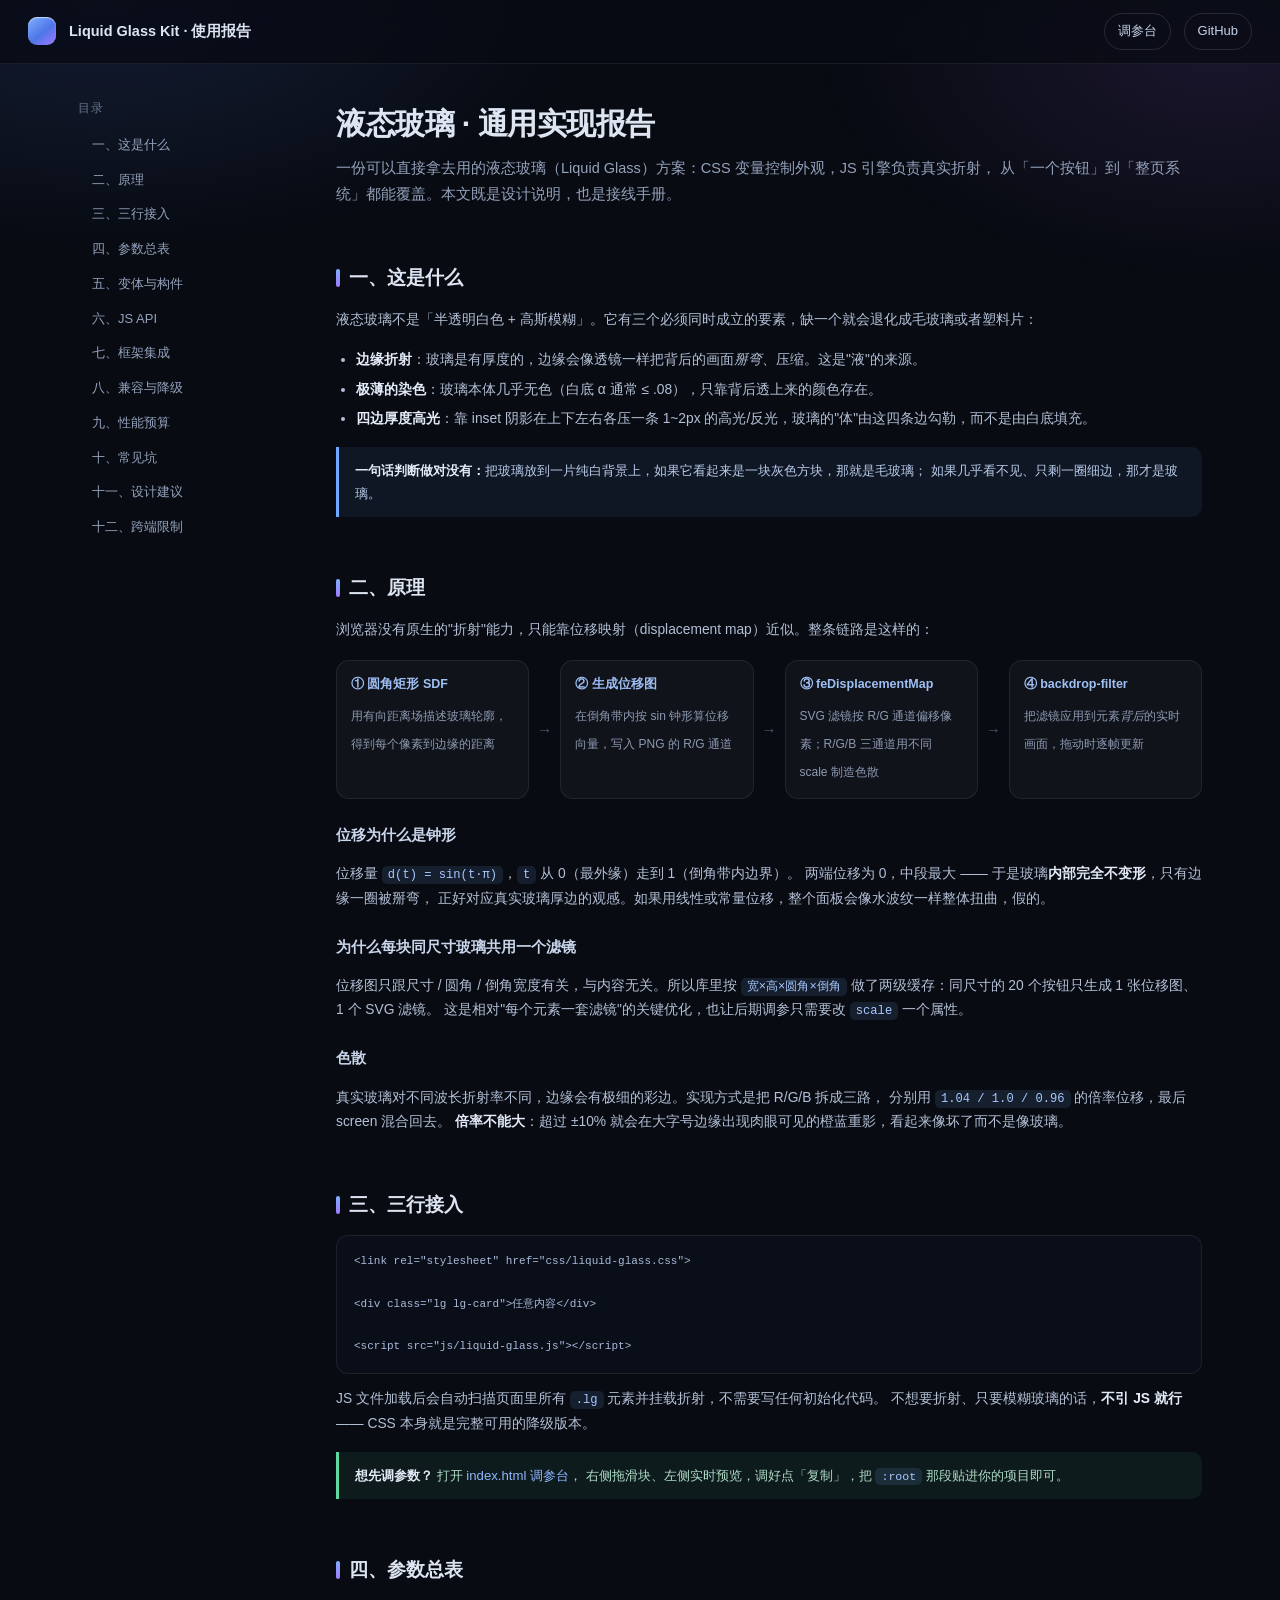
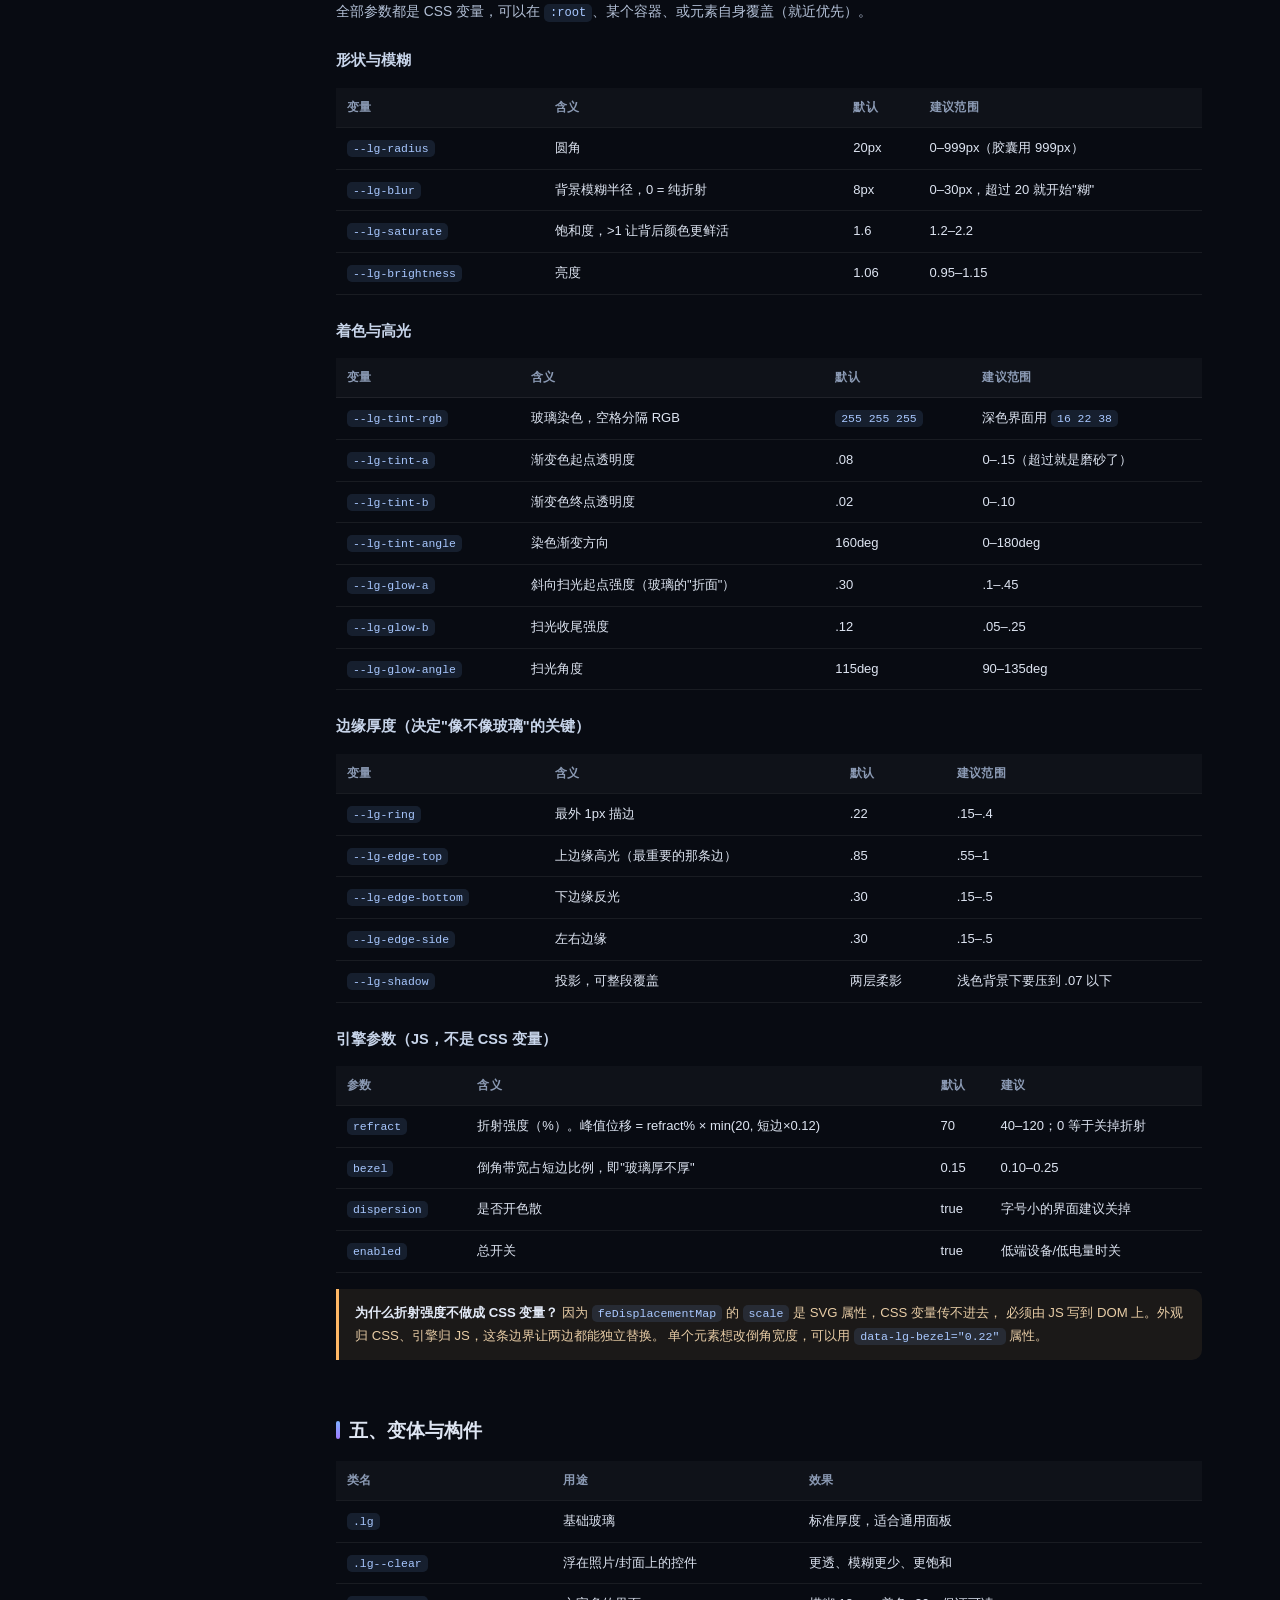
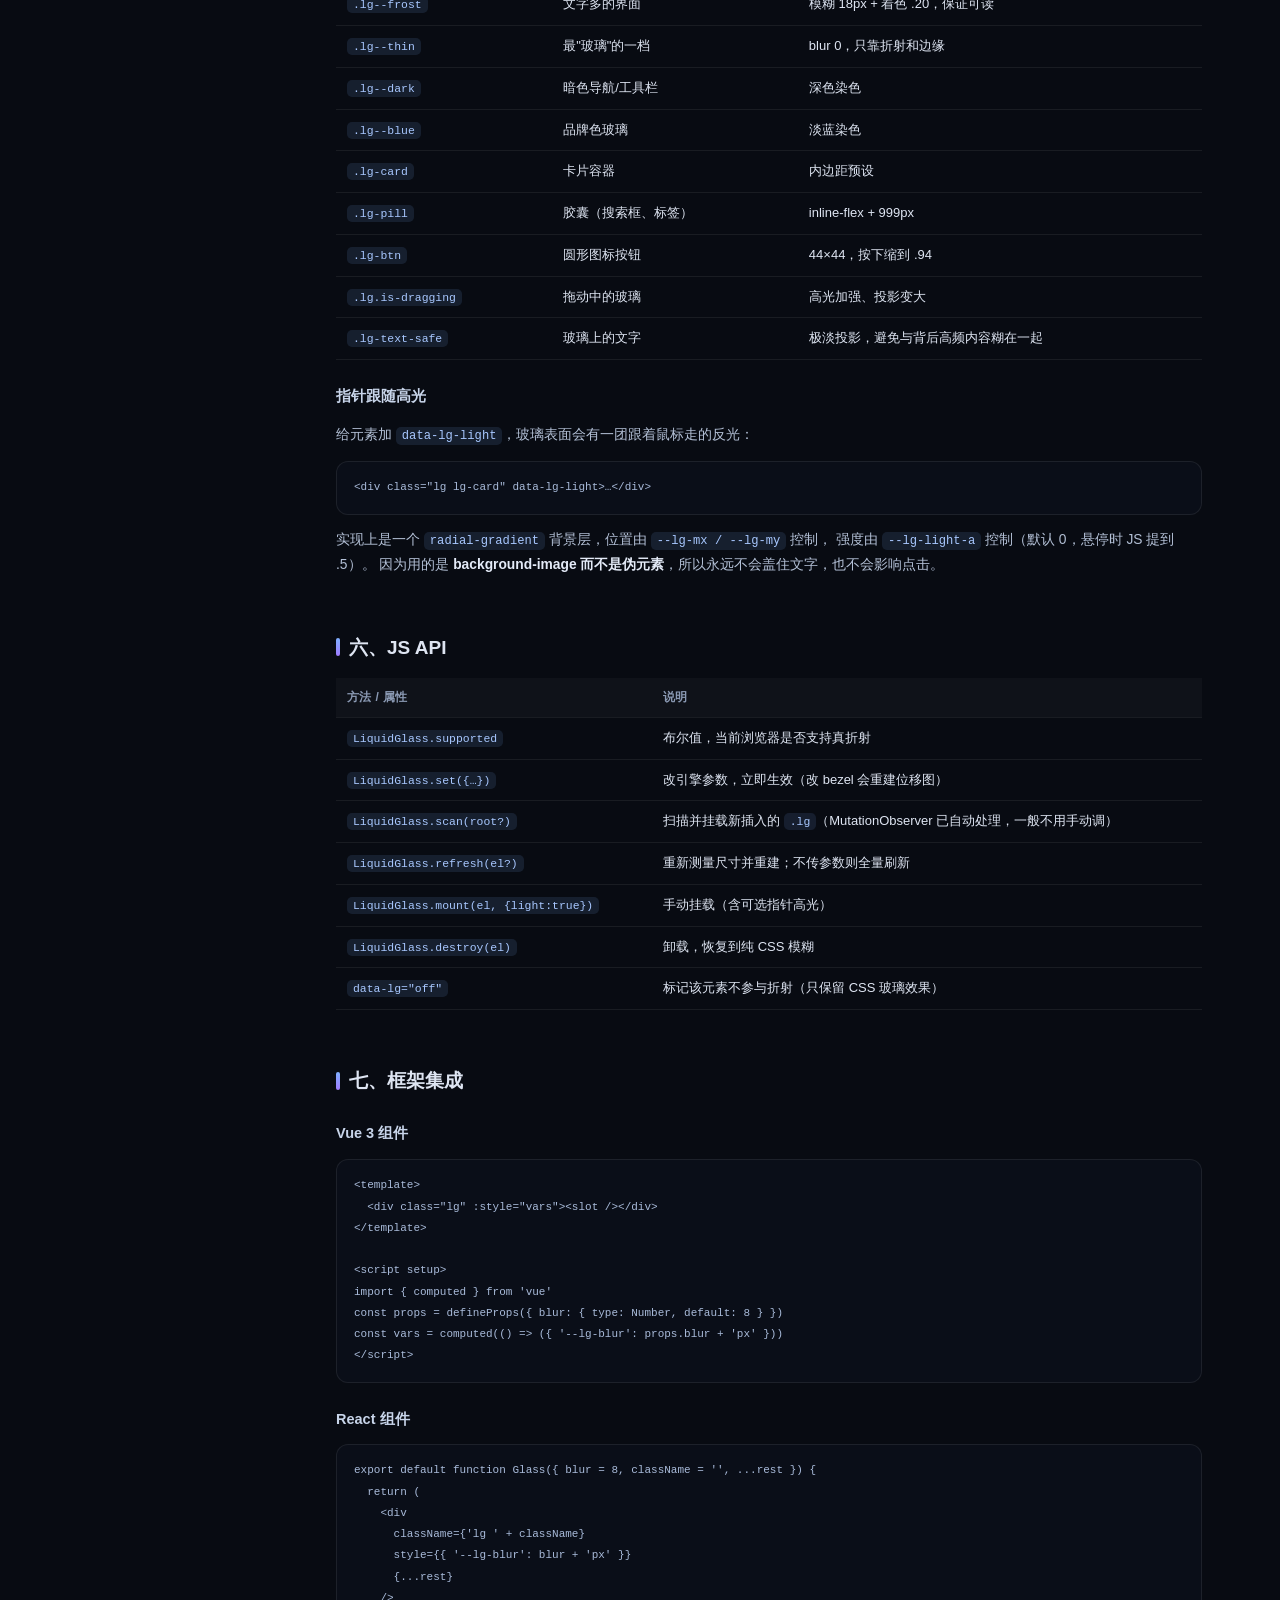
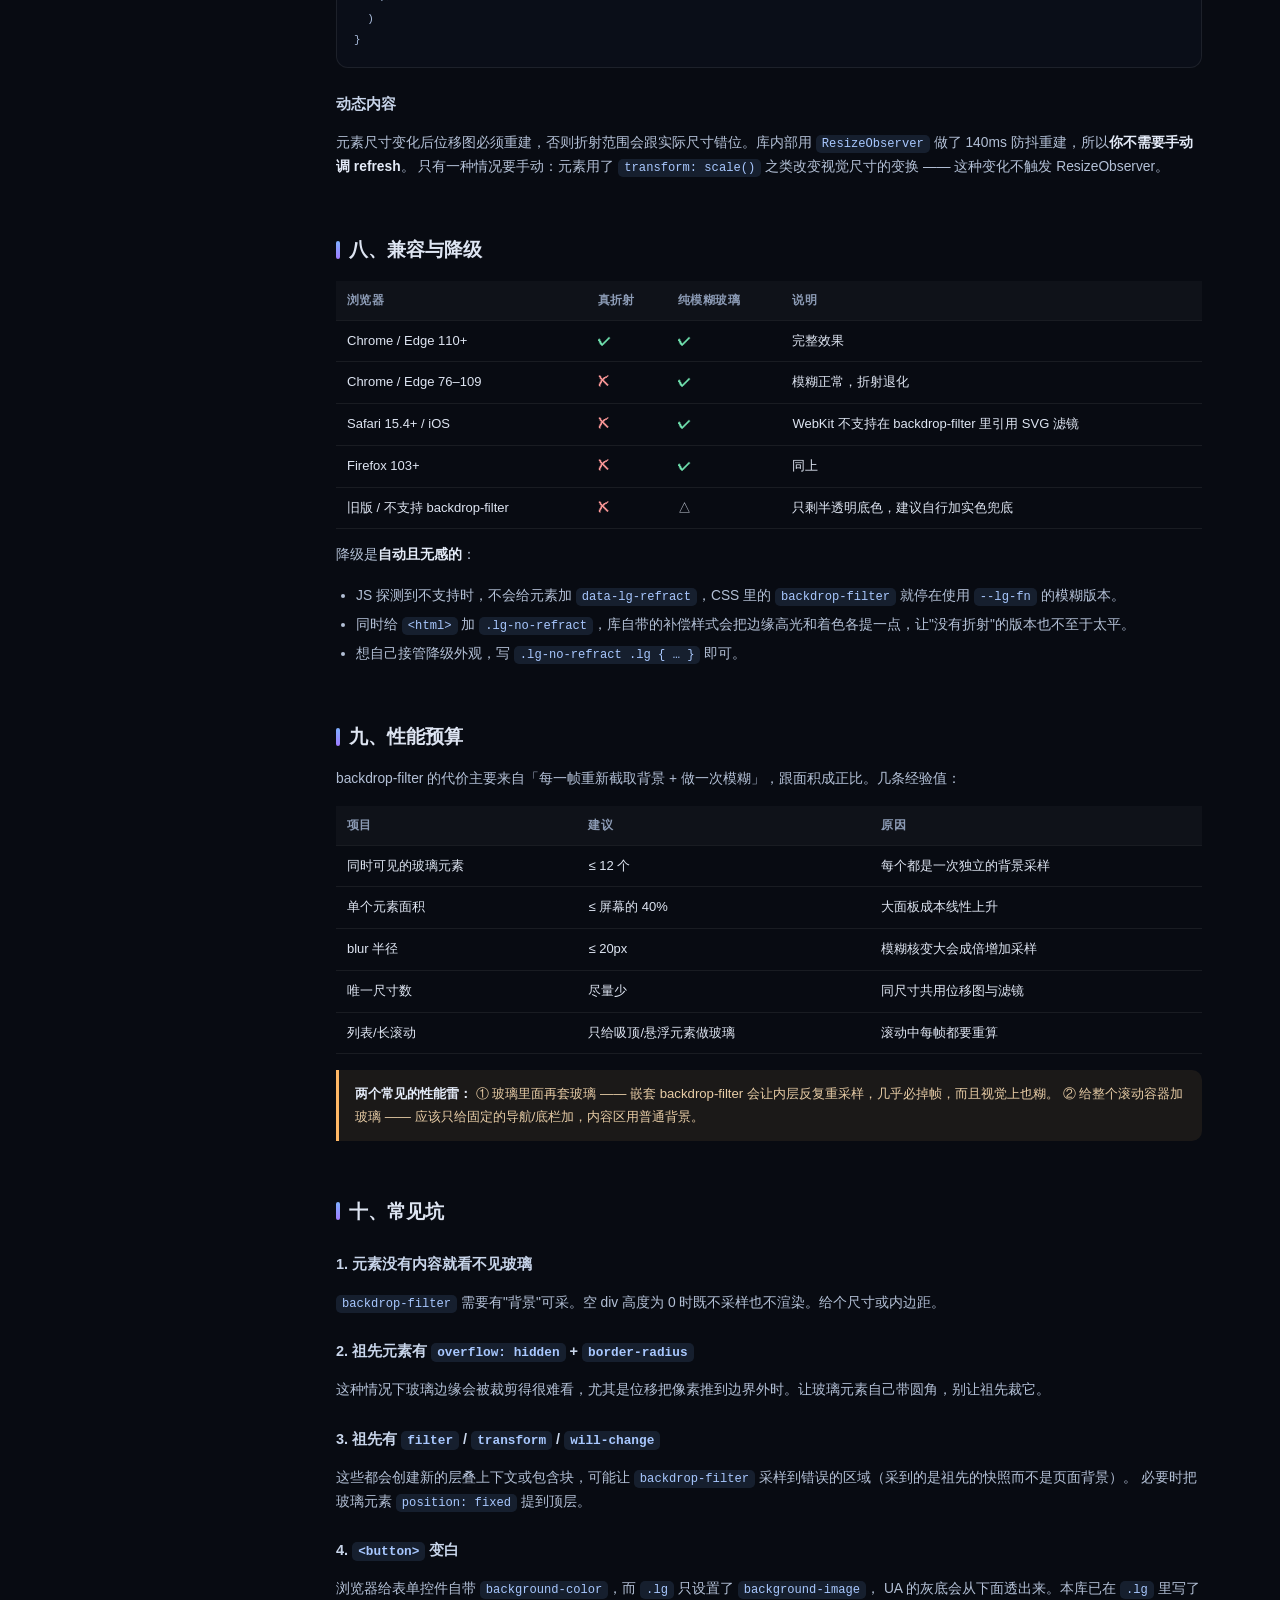
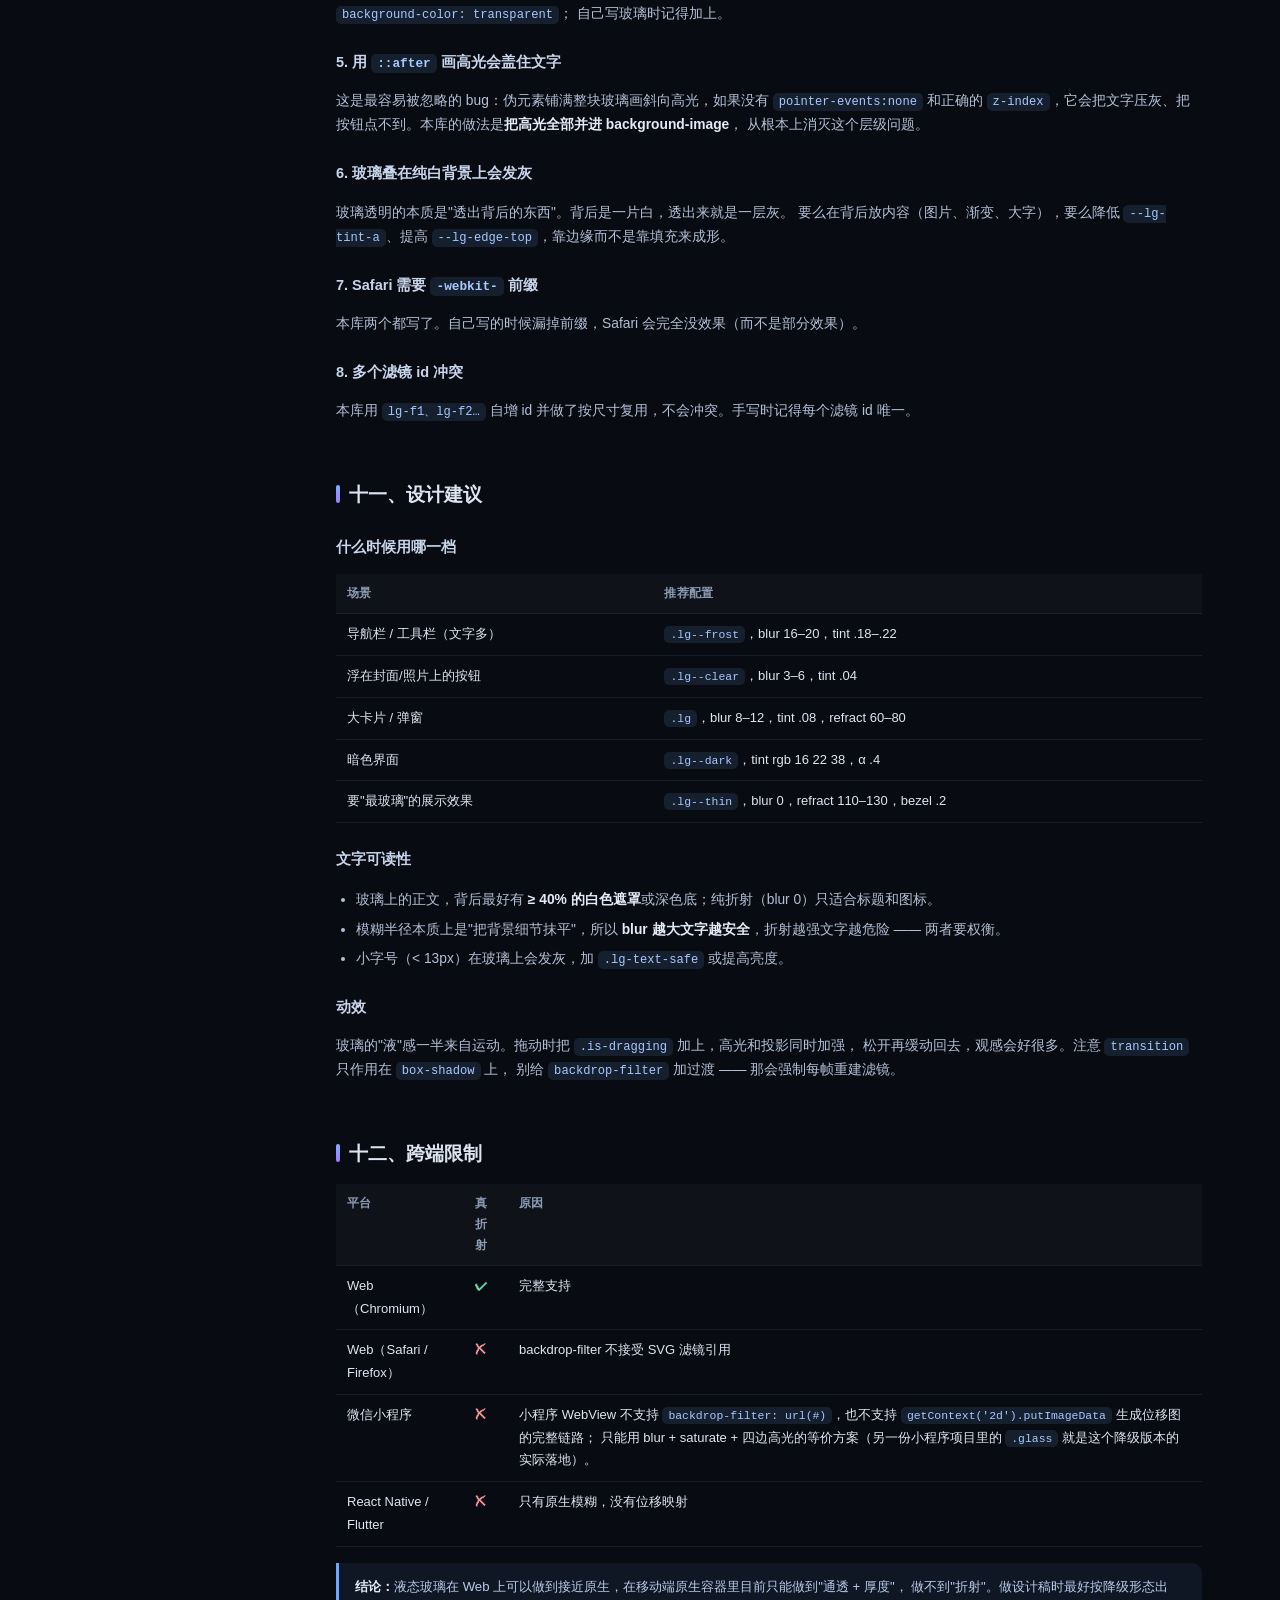
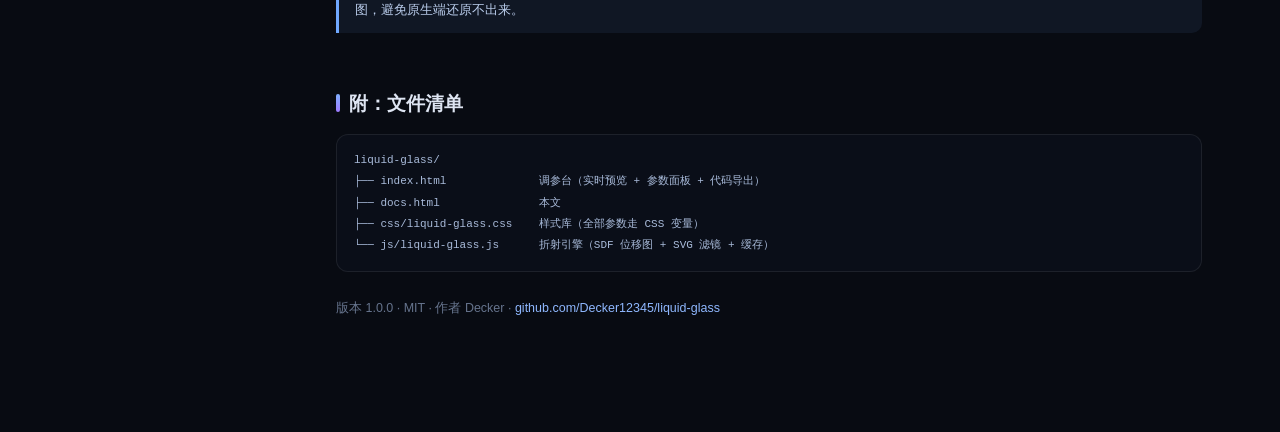
==== docs.html @ c39161f3 "feat: Liquid Glass Kit v1.0 - 可调参的液态玻璃方案（SDF 位移图 + SVG 滤镜折射 + 调参台 + 使用报告）" ====
<!DOCTYPE html>
<html lang="zh-CN">
<head>
<meta charset="UTF-8">
<meta name="viewport" content="width=device-width, initial-scale=1">
<title>Liquid Glass Kit · 使用报告</title>
<style>
	* { box-sizing: border-box; }
	html { scroll-behavior: smooth; }
	body {
		margin: 0; background: #080B12; color: #DEE5F2;
		font-family: -apple-system, BlinkMacSystemFont, "PingFang SC", "Microsoft YaHei", "Segoe UI", sans-serif;
		-webkit-font-smoothing: antialiased; line-height: 1.75;
	}
	body::before {
		content: ""; position: fixed; inset: 0; pointer-events: none; z-index: 0;
		background:
			radial-gradient(55% 40% at 8% 0%, rgba(96,140,255,.14), transparent 70%),
			radial-gradient(45% 36% at 95% 6%, rgba(170,110,255,.11), transparent 70%);
	}
	a { color: #8FB8FF; text-decoration: none; }
	a:hover { text-decoration: underline; }
	code {
		font-family: ui-monospace, SFMono-Regular, Menlo, monospace;
		font-size: .88em; padding: 2px 6px; border-radius: 5px;
		background: rgba(127,176,255,.12); color: #A9C8FF;
	}
	pre {
		background: #0A0E18; border: 1px solid rgba(255,255,255,.08);
		border-radius: 12px; padding: 15px 17px; overflow-x: auto;
		font-family: ui-monospace, SFMono-Regular, Menlo, monospace;
		font-size: 12.5px; line-height: 1.7; color: #A9BBDA;
	}
	pre code { background: none; padding: 0; color: inherit; }

	header {
		position: sticky; top: 0; z-index: 40;
		display: flex; align-items: center; gap: 13px;
		padding: 13px 28px;
		background: rgba(8,11,18,.78);
		-webkit-backdrop-filter: blur(14px) saturate(1.4);
		backdrop-filter: blur(14px) saturate(1.4);
		border-bottom: 1px solid rgba(255,255,255,.07);
	}
	.logo {
		width: 28px; height: 28px; border-radius: 9px;
		background: linear-gradient(140deg,#7FB0FF,#4F76E8 55%,#9E7BFF);
		box-shadow: inset 0 1px 1px rgba(255,255,255,.6);
	}
	header b { font-size: 14.5px; font-weight: 650; }
	header .sp { flex: 1; }
	header .lnk { font-size: 13px; color: #C6D2E8; padding: 6px 13px; border-radius: 999px; border: 1px solid rgba(255,255,255,.12); }

	.wrap { position: relative; z-index: 1; display: grid; grid-template-columns: 218px minmax(0,1fr); gap: 40px; max-width: 1180px; margin: 0 auto; padding: 34px 28px 90px; }
	@media (max-width: 900px) { .wrap { grid-template-columns: 1fr; } nav.toc { display: none; } }

	nav.toc { position: sticky; top: 78px; align-self: start; font-size: 13px; }
	nav.toc div { color: #66748D; font-size: 11.5px; letter-spacing: .08em; text-transform: uppercase; margin: 0 0 10px; }
	nav.toc a { display: block; color: #93A2BC; padding: 6px 12px; border-radius: 8px; border-left: 2px solid transparent; }
	nav.toc a:hover { background: rgba(255,255,255,.05); color: #fff; text-decoration: none; }

	h1 { font-size: 30px; margin: 0 0 6px; letter-spacing: -.5px; font-weight: 700; }
	.lead { color: #94A2BB; font-size: 14.5px; margin: 0 0 30px; }
	h2 {
		font-size: 19px; margin: 46px 0 14px; padding-top: 8px;
		display: flex; align-items: center; gap: 9px;
	}
	h2::before { content: ""; width: 4px; height: 18px; border-radius: 3px; background: linear-gradient(180deg,#7FB0FF,#9E7BFF); }
	h3 { font-size: 14.5px; margin: 24px 0 8px; color: #C8D5EA; }
	p, li { font-size: 13.8px; color: #B3C0D6; }
	ul { padding-left: 20px; }
	li { margin: 5px 0; }
	strong { color: #E4EBF8; font-weight: 600; }

	table { width: 100%; border-collapse: collapse; margin: 14px 0; font-size: 13px; }
	th, td { text-align: left; padding: 9px 11px; border-bottom: 1px solid rgba(255,255,255,.07); vertical-align: top; }
	th { color: #8B9AB4; font-weight: 600; font-size: 12px; letter-spacing: .03em; background: rgba(255,255,255,.03); }
	td code { white-space: nowrap; }
	tbody tr:hover { background: rgba(255,255,255,.025); }

	.flow { display: flex; align-items: stretch; gap: 8px; margin: 18px 0; flex-wrap: wrap; }
	.flow .step {
		flex: 1 1 150px; background: rgba(255,255,255,.035); border: 1px solid rgba(255,255,255,.08);
		border-radius: 13px; padding: 13px 14px;
	}
	.flow .step b { display: block; font-size: 12.5px; color: #9FC0F5; margin-bottom: 5px; }
	.flow .step span { font-size: 12px; color: #8D9AB2; line-height: 1.6; }
	.flow .arw { display: grid; place-items: center; color: #4C5A73; font-size: 15px; }

	.callout {
		border-left: 3px solid #6FA8FF; background: rgba(111,168,255,.08);
		border-radius: 0 10px 10px 0; padding: 12px 16px; margin: 16px 0;
		font-size: 13.2px; color: #B9CCEA;
	}
	.callout.warn { border-color: #FFB865; background: rgba(255,184,101,.08); color: #E8CDA6; }
	.callout.ok { border-color: #5FD8A0; background: rgba(95,216,160,.08); color: #AEDCC6; }

	.tag { display: inline-block; font-size: 11px; padding: 2px 8px; border-radius: 999px; margin-left: 6px; vertical-align: 1px; }
	.tag.y { background: rgba(95,216,160,.14); color: #6FE0AE; }
	.tag.n { background: rgba(255,120,120,.14); color: #FF9A9A; }
	.tag.p { background: rgba(255,184,101,.14); color: #FFC078; }
	.ok-i { color: #6FE0AE; }
	.no-i { color: #FF9A9A; }
</style>
</head>
<body>

<header>
	<div class="logo"></div>
	<b>Liquid Glass Kit · 使用报告</b>
	<div class="sp"></div>
	<a class="lnk" href="index.html">调参台</a>
	<a class="lnk" href="https://github.com/Decker12345/liquid-glass" target="_blank" rel="noopener">GitHub</a>
</header>

<div class="wrap">
	<nav class="toc">
		<div>目录</div>
		<a href="#what">一、这是什么</a>
		<a href="#how">二、原理</a>
		<a href="#start">三、三行接入</a>
		<a href="#params">四、参数总表</a>
		<a href="#variants">五、变体与构件</a>
		<a href="#api">六、JS API</a>
		<a href="#frameworks">七、框架集成</a>
		<a href="#compat">八、兼容与降级</a>
		<a href="#perf">九、性能预算</a>
		<a href="#pitfalls">十、常见坑</a>
		<a href="#design">十一、设计建议</a>
		<a href="#platform">十二、跨端限制</a>
	</nav>

	<main>
		<h1>液态玻璃 · 通用实现报告</h1>
		<p class="lead">
			一份可以直接拿去用的液态玻璃（Liquid Glass）方案：CSS 变量控制外观，JS 引擎负责真实折射，
			从「一个按钮」到「整页系统」都能覆盖。本文既是设计说明，也是接线手册。
		</p>

		<h2 id="what">一、这是什么</h2>
		<p>
			液态玻璃不是「半透明白色 + 高斯模糊」。它有三个必须同时成立的要素，缺一个就会退化成毛玻璃或者塑料片：
		</p>
		<ul>
			<li><strong>边缘折射</strong>：玻璃是有厚度的，边缘会像透镜一样把背后的画面<em>掰弯</em>、压缩。这是"液"的来源。</li>
			<li><strong>极薄的染色</strong>：玻璃本体几乎无色（白底 α 通常 ≤ .08），只靠背后透上来的颜色存在。</li>
			<li><strong>四边厚度高光</strong>：靠 inset 阴影在上下左右各压一条 1~2px 的高光/反光，玻璃的"体"由这四条边勾勒，而不是由白底填充。</li>
		</ul>

		<div class="callout">
			<strong>一句话判断做对没有：</strong>把玻璃放到一片纯白背景上，如果它看起来是一块灰色方块，那就是毛玻璃；
			如果几乎看不见、只剩一圈细边，那才是玻璃。
		</div>

		<h2 id="how">二、原理</h2>
		<p>浏览器没有原生的"折射"能力，只能靠位移映射（displacement map）近似。整条链路是这样的：</p>

		<div class="flow">
			<div class="step"><b>① 圆角矩形 SDF</b><span>用有向距离场描述玻璃轮廓，得到每个像素到边缘的距离</span></div>
			<div class="arw">→</div>
			<div class="step"><b>② 生成位移图</b><span>在倒角带内按 sin 钟形算位移向量，写入 PNG 的 R/G 通道</span></div>
			<div class="arw">→</div>
			<div class="step"><b>③ feDisplacementMap</b><span>SVG 滤镜按 R/G 通道偏移像素；R/G/B 三通道用不同 scale 制造色散</span></div>
			<div class="arw">→</div>
			<div class="step"><b>④ backdrop-filter</b><span>把滤镜应用到元素<em>背后</em>的实时画面，拖动时逐帧更新</span></div>
		</div>

		<h3>位移为什么是钟形</h3>
		<p>
			位移量 <code>d(t) = sin(t·π)</code>，<code>t</code> 从 0（最外缘）走到 1（倒角带内边界）。
			两端位移为 0，中段最大 —— 于是玻璃<strong>内部完全不变形</strong>，只有边缘一圈被掰弯，
			正好对应真实玻璃厚边的观感。如果用线性或常量位移，整个面板会像水波纹一样整体扭曲，假的。
		</p>

		<h3>为什么每块同尺寸玻璃共用一个滤镜</h3>
		<p>
			位移图只跟尺寸 / 圆角 / 倒角宽度有关，与内容无关。所以库里按
			<code>宽×高×圆角×倒角</code> 做了两级缓存：同尺寸的 20 个按钮只生成 1 张位移图、1 个 SVG 滤镜。
			这是相对"每个元素一套滤镜"的关键优化，也让后期调参只需要改 <code>scale</code> 一个属性。
		</p>

		<h3>色散</h3>
		<p>
			真实玻璃对不同波长折射率不同，边缘会有极细的彩边。实现方式是把 R/G/B 拆成三路，
			分别用 <code>1.04 / 1.0 / 0.96</code> 的倍率位移，最后 screen 混合回去。
			<strong>倍率不能大</strong>：超过 ±10% 就会在大字号边缘出现肉眼可见的橙蓝重影，看起来像坏了而不是像玻璃。
		</p>

		<h2 id="start">三、三行接入</h2>
		<pre><code>&lt;link rel="stylesheet" href="css/liquid-glass.css"&gt;

&lt;div class="lg lg-card"&gt;任意内容&lt;/div&gt;

&lt;script src="js/liquid-glass.js"&gt;&lt;/script&gt;</code></pre>
		<p>
			JS 文件加载后会自动扫描页面里所有 <code>.lg</code> 元素并挂载折射，不需要写任何初始化代码。
			不想要折射、只要模糊玻璃的话，<strong>不引 JS 就行</strong> —— CSS 本身就是完整可用的降级版本。
		</p>

		<div class="callout ok">
			<strong>想先调参数？</strong> 打开 <a href="index.html">index.html 调参台</a>，
			右侧拖滑块、左侧实时预览，调好点「复制」，把 <code>:root</code> 那段贴进你的项目即可。
		</div>

		<h2 id="params">四、参数总表</h2>
		<p>全部参数都是 CSS 变量，可以在 <code>:root</code>、某个容器、或元素自身覆盖（就近优先）。</p>

		<h3>形状与模糊</h3>
		<table>
			<thead><tr><th>变量</th><th>含义</th><th>默认</th><th>建议范围</th></tr></thead>
			<tbody>
				<tr><td><code>--lg-radius</code></td><td>圆角</td><td>20px</td><td>0–999px（胶囊用 999px）</td></tr>
				<tr><td><code>--lg-blur</code></td><td>背景模糊半径，0 = 纯折射</td><td>8px</td><td>0–30px，超过 20 就开始"糊"</td></tr>
				<tr><td><code>--lg-saturate</code></td><td>饱和度，>1 让背后颜色更鲜活</td><td>1.6</td><td>1.2–2.2</td></tr>
				<tr><td><code>--lg-brightness</code></td><td>亮度</td><td>1.06</td><td>0.95–1.15</td></tr>
			</tbody>
		</table>

		<h3>着色与高光</h3>
		<table>
			<thead><tr><th>变量</th><th>含义</th><th>默认</th><th>建议范围</th></tr></thead>
			<tbody>
				<tr><td><code>--lg-tint-rgb</code></td><td>玻璃染色，空格分隔 RGB</td><td><code>255 255 255</code></td><td>深色界面用 <code>16 22 38</code></td></tr>
				<tr><td><code>--lg-tint-a</code></td><td>渐变色起点透明度</td><td>.08</td><td>0–.15（超过就是磨砂了）</td></tr>
				<tr><td><code>--lg-tint-b</code></td><td>渐变色终点透明度</td><td>.02</td><td>0–.10</td></tr>
				<tr><td><code>--lg-tint-angle</code></td><td>染色渐变方向</td><td>160deg</td><td>0–180deg</td></tr>
				<tr><td><code>--lg-glow-a</code></td><td>斜向扫光起点强度（玻璃的"折面"）</td><td>.30</td><td>.1–.45</td></tr>
				<tr><td><code>--lg-glow-b</code></td><td>扫光收尾强度</td><td>.12</td><td>.05–.25</td></tr>
				<tr><td><code>--lg-glow-angle</code></td><td>扫光角度</td><td>115deg</td><td>90–135deg</td></tr>
			</tbody>
		</table>

		<h3>边缘厚度（决定"像不像玻璃"的关键）</h3>
		<table>
			<thead><tr><th>变量</th><th>含义</th><th>默认</th><th>建议范围</th></tr></thead>
			<tbody>
				<tr><td><code>--lg-ring</code></td><td>最外 1px 描边</td><td>.22</td><td>.15–.4</td></tr>
				<tr><td><code>--lg-edge-top</code></td><td>上边缘高光（最重要的那条边）</td><td>.85</td><td>.55–1</td></tr>
				<tr><td><code>--lg-edge-bottom</code></td><td>下边缘反光</td><td>.30</td><td>.15–.5</td></tr>
				<tr><td><code>--lg-edge-side</code></td><td>左右边缘</td><td>.30</td><td>.15–.5</td></tr>
				<tr><td><code>--lg-shadow</code></td><td>投影，可整段覆盖</td><td>两层柔影</td><td>浅色背景下要压到 .07 以下</td></tr>
			</tbody>
		</table>

		<h3>引擎参数（JS，不是 CSS 变量）</h3>
		<table>
			<thead><tr><th>参数</th><th>含义</th><th>默认</th><th>建议</th></tr></thead>
			<tbody>
				<tr><td><code>refract</code></td><td>折射强度（%）。峰值位移 = refract% × min(20, 短边×0.12)</td><td>70</td><td>40–120；0 等于关掉折射</td></tr>
				<tr><td><code>bezel</code></td><td>倒角带宽占短边比例，即"玻璃厚不厚"</td><td>0.15</td><td>0.10–0.25</td></tr>
				<tr><td><code>dispersion</code></td><td>是否开色散</td><td>true</td><td>字号小的界面建议关掉</td></tr>
				<tr><td><code>enabled</code></td><td>总开关</td><td>true</td><td>低端设备/低电量时关</td></tr>
			</tbody>
		</table>

		<div class="callout warn">
			<strong>为什么折射强度不做成 CSS 变量？</strong>
			因为 <code>feDisplacementMap</code> 的 <code>scale</code> 是 SVG 属性，CSS 变量传不进去，
			必须由 JS 写到 DOM 上。外观归 CSS、引擎归 JS，这条边界让两边都能独立替换。
			单个元素想改倒角宽度，可以用 <code>data-lg-bezel="0.22"</code> 属性。
		</div>

		<h2 id="variants">五、变体与构件</h2>
		<table>
			<thead><tr><th>类名</th><th>用途</th><th>效果</th></tr></thead>
			<tbody>
				<tr><td><code>.lg</code></td><td>基础玻璃</td><td>标准厚度，适合通用面板</td></tr>
				<tr><td><code>.lg--clear</code></td><td>浮在照片/封面上的控件</td><td>更透、模糊更少、更饱和</td></tr>
				<tr><td><code>.lg--frost</code></td><td>文字多的界面</td><td>模糊 18px + 着色 .20，保证可读</td></tr>
				<tr><td><code>.lg--thin</code></td><td>最"玻璃"的一档</td><td>blur 0，只靠折射和边缘</td></tr>
				<tr><td><code>.lg--dark</code></td><td>暗色导航/工具栏</td><td>深色染色</td></tr>
				<tr><td><code>.lg--blue</code></td><td>品牌色玻璃</td><td>淡蓝染色</td></tr>
				<tr><td><code>.lg-card</code></td><td>卡片容器</td><td>内边距预设</td></tr>
				<tr><td><code>.lg-pill</code></td><td>胶囊（搜索框、标签）</td><td>inline-flex + 999px</td></tr>
				<tr><td><code>.lg-btn</code></td><td>圆形图标按钮</td><td>44×44，按下缩到 .94</td></tr>
				<tr><td><code>.lg.is-dragging</code></td><td>拖动中的玻璃</td><td>高光加强、投影变大</td></tr>
				<tr><td><code>.lg-text-safe</code></td><td>玻璃上的文字</td><td>极淡投影，避免与背后高频内容糊在一起</td></tr>
			</tbody>
		</table>

		<h3>指针跟随高光</h3>
		<p>给元素加 <code>data-lg-light</code>，玻璃表面会有一团跟着鼠标走的反光：</p>
		<pre><code>&lt;div class="lg lg-card" data-lg-light&gt;…&lt;/div&gt;</code></pre>
		<p>
			实现上是一个 <code>radial-gradient</code> 背景层，位置由 <code>--lg-mx / --lg-my</code> 控制，
			强度由 <code>--lg-light-a</code> 控制（默认 0，悬停时 JS 提到 .5）。
			因为用的是 <strong>background-image 而不是伪元素</strong>，所以永远不会盖住文字，也不会影响点击。
		</p>

		<h2 id="api">六、JS API</h2>
		<table>
			<thead><tr><th>方法 / 属性</th><th>说明</th></tr></thead>
			<tbody>
				<tr><td><code>LiquidGlass.supported</code></td><td>布尔值，当前浏览器是否支持真折射</td></tr>
				<tr><td><code>LiquidGlass.set({…})</code></td><td>改引擎参数，立即生效（改 bezel 会重建位移图）</td></tr>
				<tr><td><code>LiquidGlass.scan(root?)</code></td><td>扫描并挂载新插入的 <code>.lg</code>（MutationObserver 已自动处理，一般不用手动调）</td></tr>
				<tr><td><code>LiquidGlass.refresh(el?)</code></td><td>重新测量尺寸并重建；不传参数则全量刷新</td></tr>
				<tr><td><code>LiquidGlass.mount(el, {light:true})</code></td><td>手动挂载（含可选指针高光）</td></tr>
				<tr><td><code>LiquidGlass.destroy(el)</code></td><td>卸载，恢复到纯 CSS 模糊</td></tr>
				<tr><td><code>data-lg="off"</code></td><td>标记该元素不参与折射（只保留 CSS 玻璃效果）</td></tr>
			</tbody>
		</table>

		<h2 id="frameworks">七、框架集成</h2>
		<h3>Vue 3 组件</h3>
		<pre><code>&lt;template&gt;
  &lt;div class="lg" :style="vars"&gt;&lt;slot /&gt;&lt;/div&gt;
&lt;/template&gt;

&lt;script setup&gt;
import { computed } from 'vue'
const props = defineProps({ blur: { type: Number, default: 8 } })
const vars = computed(() =&gt; ({ '--lg-blur': props.blur + 'px' }))
&lt;/script&gt;</code></pre>

		<h3>React 组件</h3>
		<pre><code>export default function Glass({ blur = 8, className = '', ...rest }) {
  return (
    &lt;div
      className={'lg ' + className}
      style={{ '--lg-blur': blur + 'px' }}
      {...rest}
    /&gt;
  )
}</code></pre>

		<h3>动态内容</h3>
		<p>
			元素尺寸变化后位移图必须重建，否则折射范围会跟实际尺寸错位。库内部用
			<code>ResizeObserver</code> 做了 140ms 防抖重建，所以<strong>你不需要手动调 refresh</strong>。
			只有一种情况要手动：元素用了 <code>transform: scale()</code> 之类改变视觉尺寸的变换 ——
			这种变化不触发 ResizeObserver。
		</p>

		<h2 id="compat">八、兼容与降级</h2>
		<table>
			<thead><tr><th>浏览器</th><th>真折射</th><th>纯模糊玻璃</th><th>说明</th></tr></thead>
			<tbody>
				<tr><td>Chrome / Edge 110+</td><td class="ok-i">✔</td><td class="ok-i">✔</td><td>完整效果</td></tr>
				<tr><td>Chrome / Edge 76–109</td><td class="no-i">✘</td><td class="ok-i">✔</td><td>模糊正常，折射退化</td></tr>
				<tr><td>Safari 15.4+ / iOS</td><td class="no-i">✘</td><td class="ok-i">✔</td><td>WebKit 不支持在 backdrop-filter 里引用 SVG 滤镜</td></tr>
				<tr><td>Firefox 103+</td><td class="no-i">✘</td><td class="ok-i">✔</td><td>同上</td></tr>
				<tr><td>旧版 / 不支持 backdrop-filter</td><td class="no-i">✘</td><td class="p">△</td><td>只剩半透明底色，建议自行加实色兜底</td></tr>
			</tbody>
		</table>

		<p>降级是<strong>自动且无感的</strong>：</p>
		<ul>
			<li>JS 探测到不支持时，不会给元素加 <code>data-lg-refract</code>，CSS 里的 <code>backdrop-filter</code> 就停在使用 <code>--lg-fn</code> 的模糊版本。</li>
			<li>同时给 <code>&lt;html&gt;</code> 加 <code>.lg-no-refract</code>，库自带的补偿样式会把边缘高光和着色各提一点，让"没有折射"的版本也不至于太平。</li>
			<li>想自己接管降级外观，写 <code>.lg-no-refract .lg { … }</code> 即可。</li>
		</ul>

		<h2 id="perf">九、性能预算</h2>
		<p>backdrop-filter 的代价主要来自「每一帧重新截取背景 + 做一次模糊」，跟面积成正比。几条经验值：</p>
		<table>
			<thead><tr><th>项目</th><th>建议</th><th>原因</th></tr></thead>
			<tbody>
				<tr><td>同时可见的玻璃元素</td><td>≤ 12 个</td><td>每个都是一次独立的背景采样</td></tr>
				<tr><td>单个元素面积</td><td>≤ 屏幕的 40%</td><td>大面板成本线性上升</td></tr>
				<tr><td>blur 半径</td><td>≤ 20px</td><td>模糊核变大会成倍增加采样</td></tr>
				<tr><td>唯一尺寸数</td><td>尽量少</td><td>同尺寸共用位移图与滤镜</td></tr>
				<tr><td>列表/长滚动</td><td>只给吸顶/悬浮元素做玻璃</td><td>滚动中每帧都要重算</td></tr>
			</tbody>
		</table>
		<div class="callout warn">
			<strong>两个常见的性能雷：</strong>
			① 玻璃里面再套玻璃 —— 嵌套 backdrop-filter 会让内层反复重采样，几乎必掉帧，而且视觉上也糊。
			② 给整个滚动容器加玻璃 —— 应该只给固定的导航/底栏加，内容区用普通背景。
		</div>

		<h2 id="pitfalls">十、常见坑</h2>

		<h3>1. 元素没有内容就看不见玻璃</h3>
		<p><code>backdrop-filter</code> 需要有"背景"可采。空 div 高度为 0 时既不采样也不渲染。给个尺寸或内边距。</p>

		<h3>2. 祖先元素有 <code>overflow: hidden</code> + <code>border-radius</code></h3>
		<p>这种情况下玻璃边缘会被裁剪得很难看，尤其是位移把像素推到边界外时。让玻璃元素自己带圆角，别让祖先裁它。</p>

		<h3>3. 祖先有 <code>filter</code> / <code>transform</code> / <code>will-change</code></h3>
		<p>
			这些都会创建新的层叠上下文或包含块，可能让 <code>backdrop-filter</code> 采样到错误的区域（采到的是祖先的快照而不是页面背景）。
			必要时把玻璃元素 <code>position: fixed</code> 提到顶层。
		</p>

		<h3>4. <code>&lt;button&gt;</code> 变白</h3>
		<p>
			浏览器给表单控件自带 <code>background-color</code>，而 <code>.lg</code> 只设置了 <code>background-image</code>，
			UA 的灰底会从下面透出来。本库已在 <code>.lg</code> 里写了 <code>background-color: transparent</code>；
			自己写玻璃时记得加上。
		</p>

		<h3>5. 用 <code>::after</code> 画高光会盖住文字</h3>
		<p>
			这是最容易被忽略的 bug：伪元素铺满整块玻璃画斜向高光，如果没有 <code>pointer-events:none</code> 和正确的
			<code>z-index</code>，它会把文字压灰、把按钮点不到。本库的做法是<strong>把高光全部并进 background-image</strong>，
			从根本上消灭这个层级问题。
		</p>

		<h3>6. 玻璃叠在纯白背景上会发灰</h3>
		<p>
			玻璃透明的本质是"透出背后的东西"。背后是一片白，透出来就是一层灰。
			要么在背后放内容（图片、渐变、大字），要么降低 <code>--lg-tint-a</code>、提高 <code>--lg-edge-top</code>，靠边缘而不是靠填充来成形。
		</p>

		<h3>7. Safari 需要 <code>-webkit-</code> 前缀</h3>
		<p>本库两个都写了。自己写的时候漏掉前缀，Safari 会完全没效果（而不是部分效果）。</p>

		<h3>8. 多个滤镜 id 冲突</h3>
		<p>本库用 <code>lg-f1、lg-f2…</code> 自增 id 并做了按尺寸复用，不会冲突。手写时记得每个滤镜 id 唯一。</p>

		<h2 id="design">十一、设计建议</h2>
		<h3>什么时候用哪一档</h3>
		<table>
			<thead><tr><th>场景</th><th>推荐配置</th></tr></thead>
			<tbody>
				<tr><td>导航栏 / 工具栏（文字多）</td><td><code>.lg--frost</code>，blur 16–20，tint .18–.22</td></tr>
				<tr><td>浮在封面/照片上的按钮</td><td><code>.lg--clear</code>，blur 3–6，tint .04</td></tr>
				<tr><td>大卡片 / 弹窗</td><td><code>.lg</code>，blur 8–12，tint .08，refract 60–80</td></tr>
				<tr><td>暗色界面</td><td><code>.lg--dark</code>，tint rgb 16 22 38，α .4</td></tr>
				<tr><td>要"最玻璃"的展示效果</td><td><code>.lg--thin</code>，blur 0，refract 110–130，bezel .2</td></tr>
			</tbody>
		</table>

		<h3>文字可读性</h3>
		<ul>
			<li>玻璃上的正文，背后最好有 <strong>≥ 40% 的白色遮罩</strong>或深色底；纯折射（blur 0）只适合标题和图标。</li>
			<li>模糊半径本质上是"把背景细节抹平"，所以 <strong>blur 越大文字越安全</strong>，折射越强文字越危险 —— 两者要权衡。</li>
			<li>小字号（&lt; 13px）在玻璃上会发灰，加 <code>.lg-text-safe</code> 或提高亮度。</li>
		</ul>

		<h3>动效</h3>
		<p>
			玻璃的"液"感一半来自运动。拖动时把 <code>.is-dragging</code> 加上，高光和投影同时加强，
			松开再缓动回去，观感会好很多。注意 <code>transition</code> 只作用在 <code>box-shadow</code> 上，
			别给 <code>backdrop-filter</code> 加过渡 —— 那会强制每帧重建滤镜。
		</p>

		<h2 id="platform">十二、跨端限制</h2>
		<table>
			<thead><tr><th>平台</th><th>真折射</th><th>原因</th></tr></thead>
			<tbody>
				<tr><td>Web（Chromium）</td><td class="ok-i">✔</td><td>完整支持</td></tr>
				<tr><td>Web（Safari / Firefox）</td><td class="no-i">✘</td><td>backdrop-filter 不接受 SVG 滤镜引用</td></tr>
				<tr><td>微信小程序</td><td class="no-i">✘</td><td>
					小程序 WebView 不支持 <code>backdrop-filter: url(#)</code>，也不支持 <code>getContext('2d').putImageData</code> 生成位移图的完整链路；
					只能用 blur + saturate + 四边高光的等价方案（另一份小程序项目里的 <code>.glass</code> 就是这个降级版本的实际落地）。
				</td></tr>
				<tr><td>React Native / Flutter</td><td class="no-i">✘</td><td>只有原生模糊，没有位移映射</td></tr>
			</tbody>
		</table>
		<div class="callout">
			<strong>结论：</strong>液态玻璃在 Web 上可以做到接近原生，在移动端原生容器里目前只能做到"通透 + 厚度"，
			做不到"折射"。做设计稿时最好按降级形态出图，避免原生端还原不出来。
		</div>

		<h2>附：文件清单</h2>
		<pre><code>liquid-glass/
├── index.html              调参台（实时预览 + 参数面板 + 代码导出）
├── docs.html               本文
├── css/liquid-glass.css    样式库（全部参数走 CSS 变量）
└── js/liquid-glass.js      折射引擎（SDF 位移图 + SVG 滤镜 + 缓存）</code></pre>
		<p style="margin-top:26px;color:#66748D;font-size:12.5px">
			版本 1.0.0 · MIT · 作者 Decker ·
			<a href="https://github.com/Decker12345/liquid-glass">github.com/Decker12345/liquid-glass</a>
		</p>
	</main>
</div>
</body>
</html>
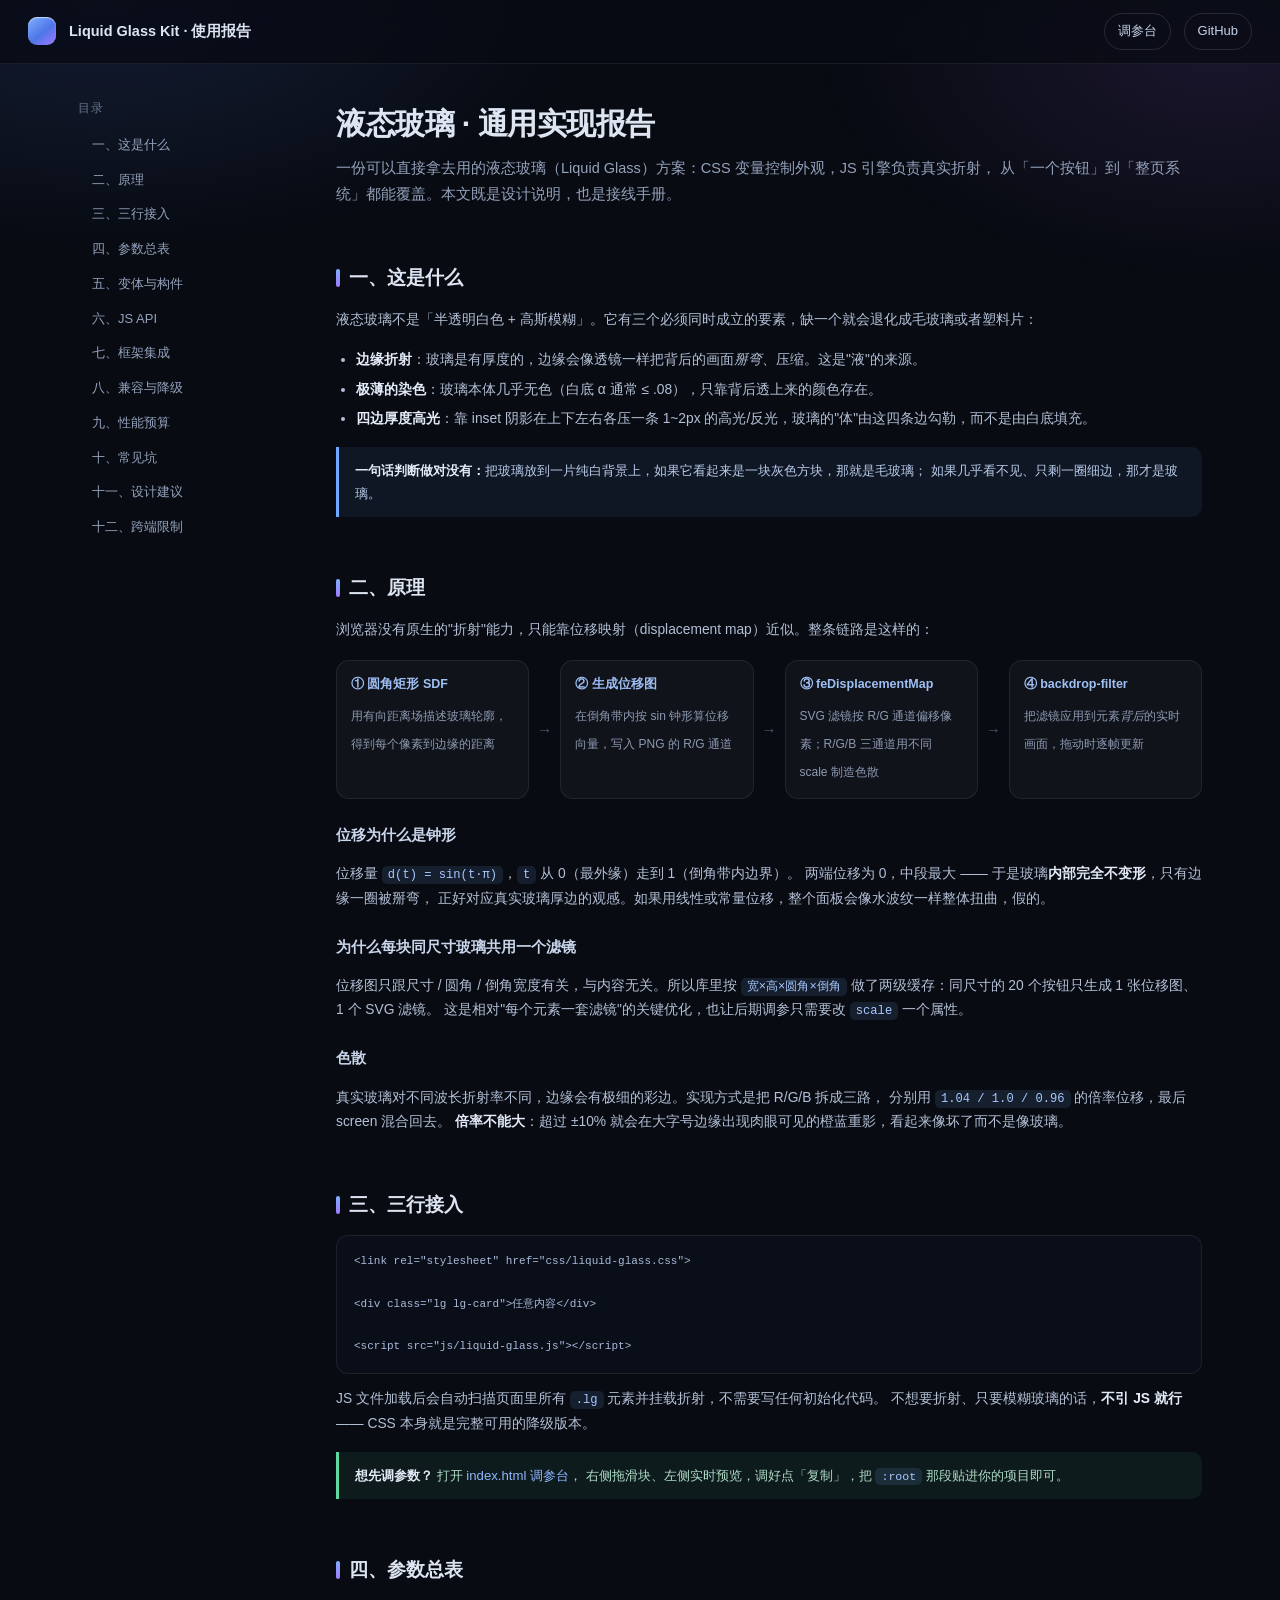
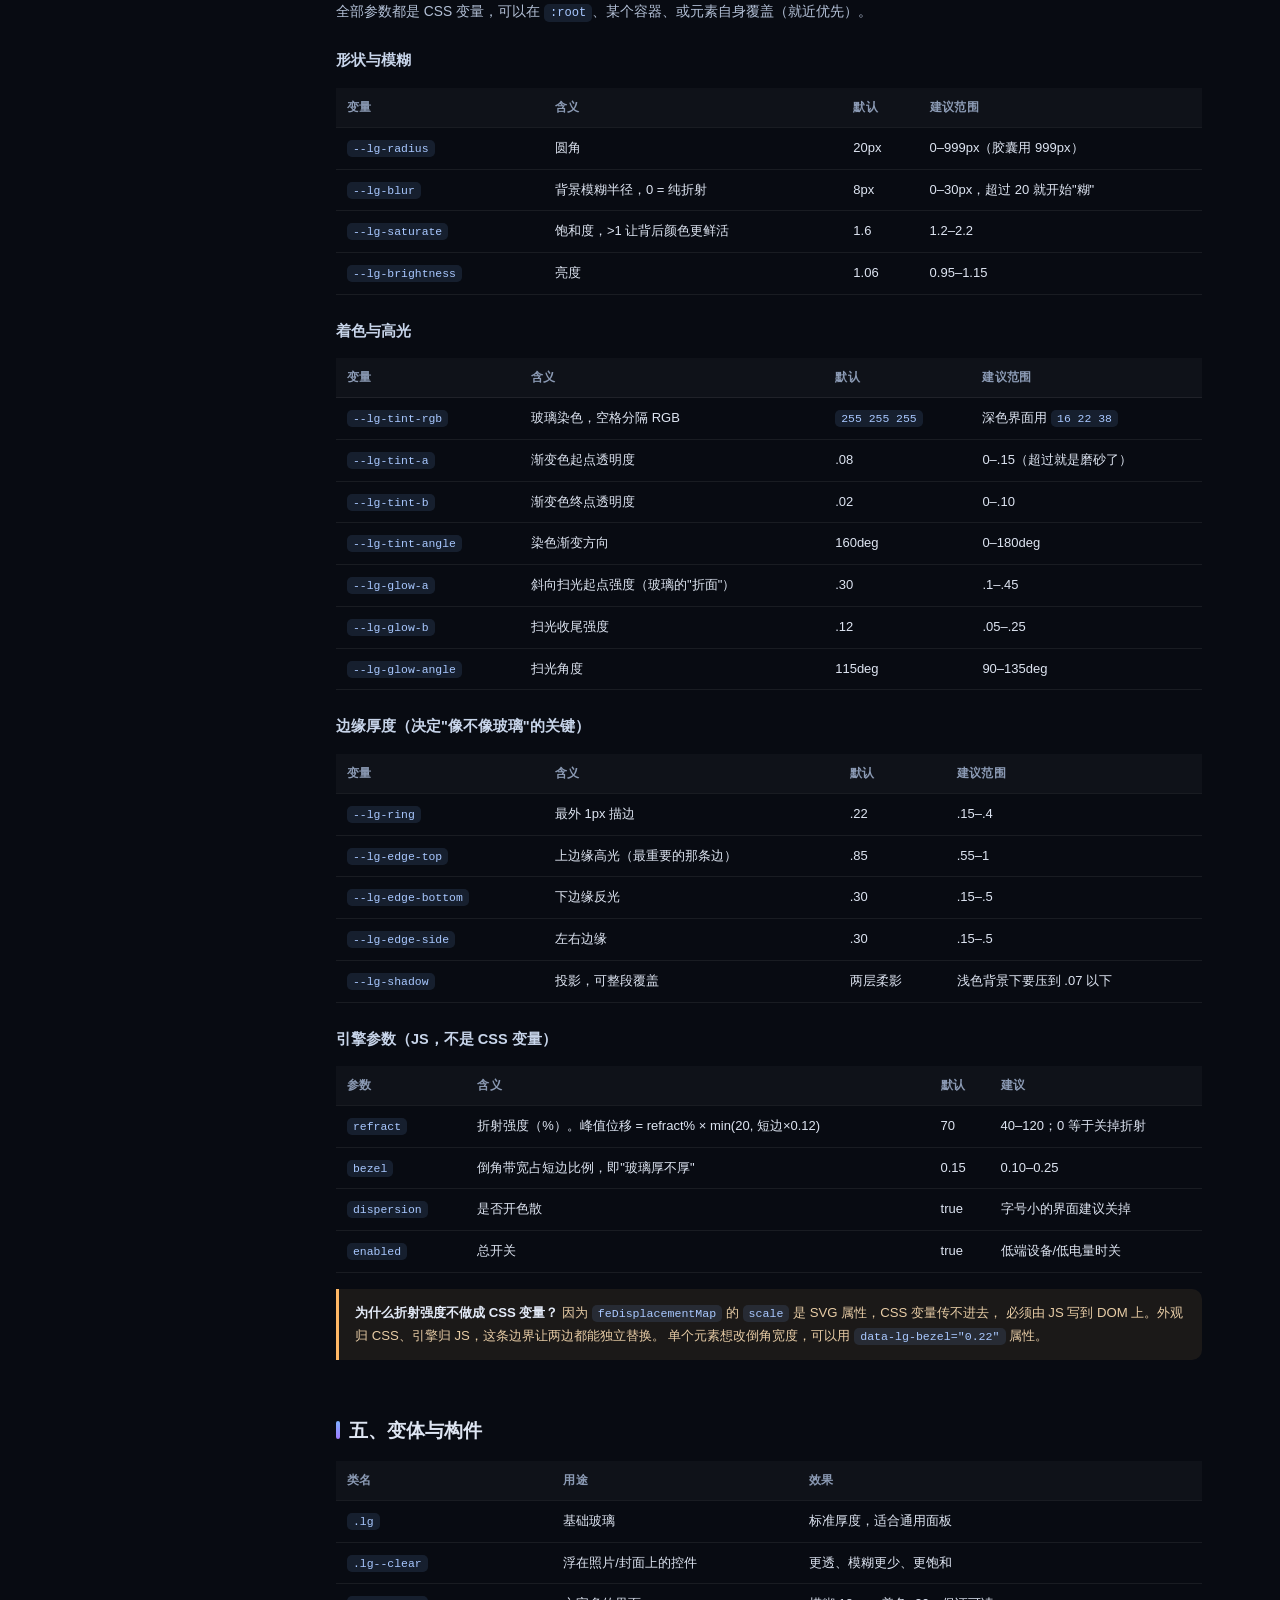
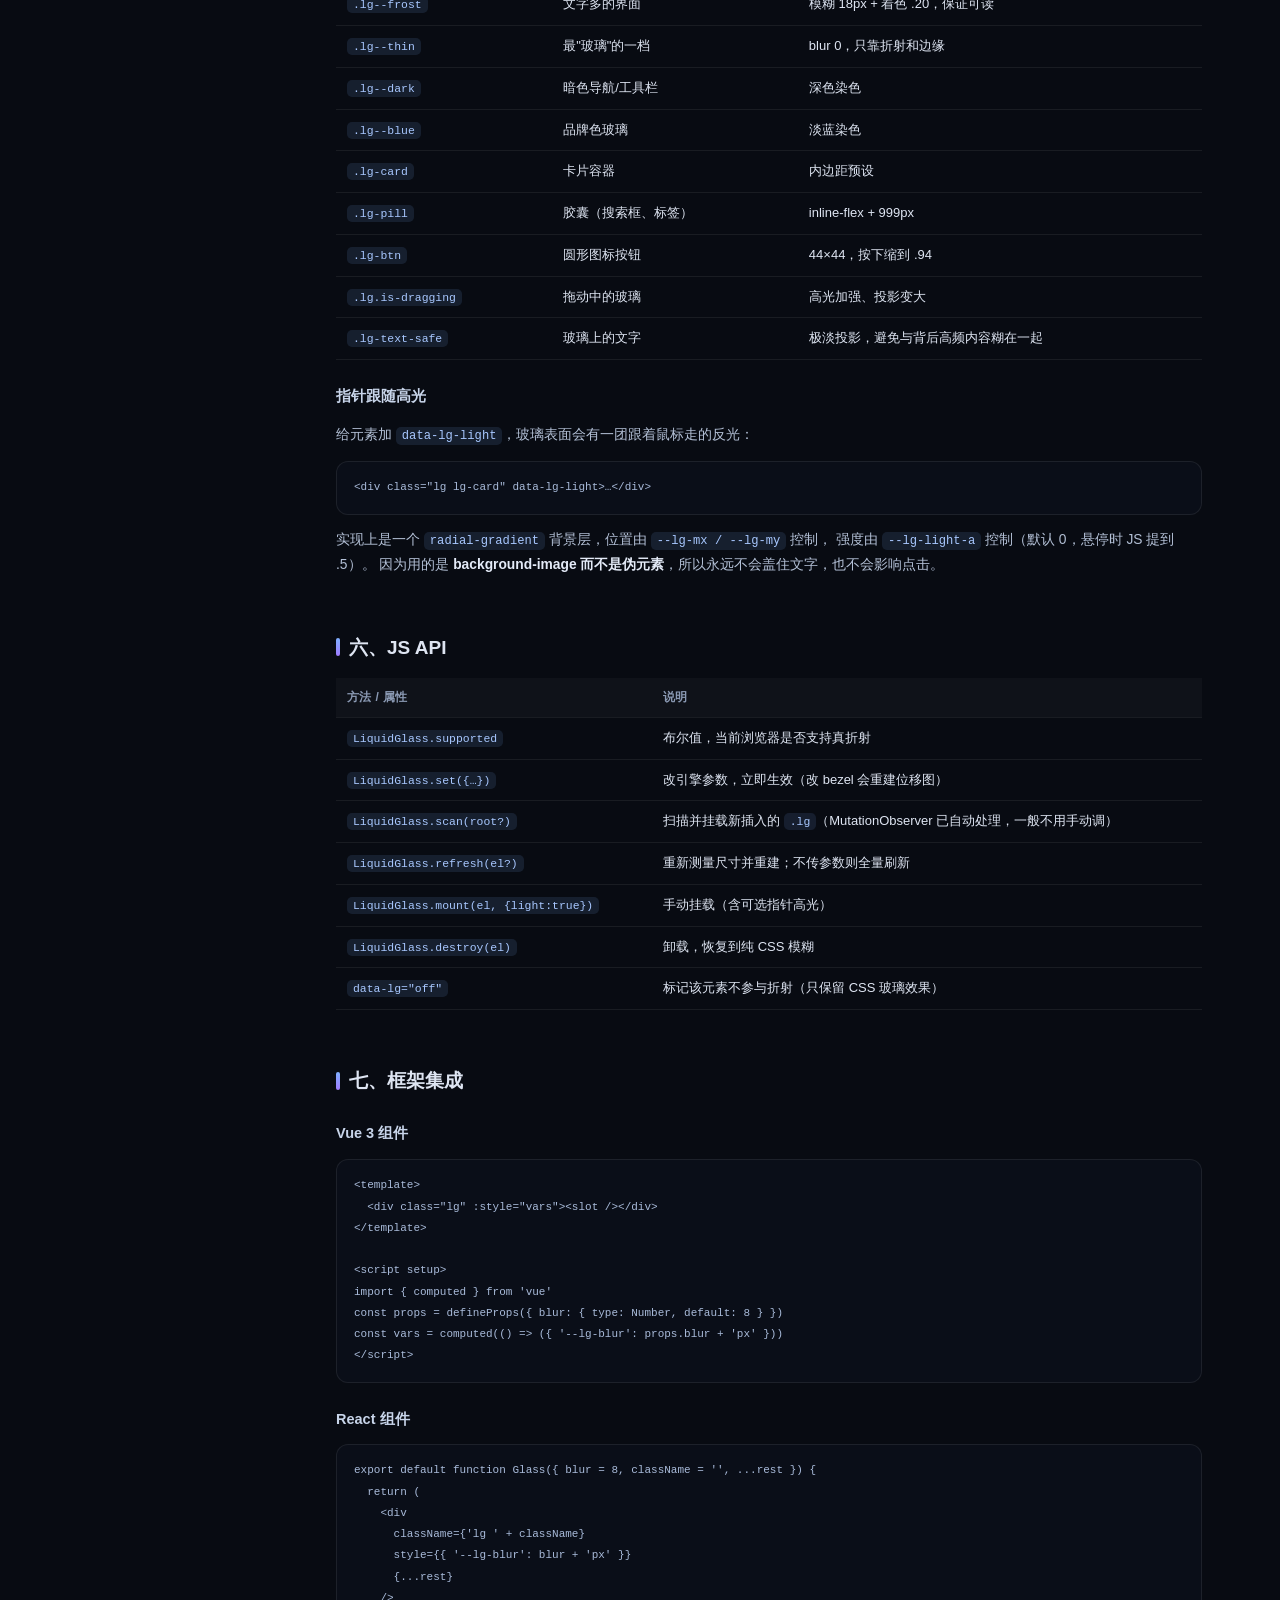
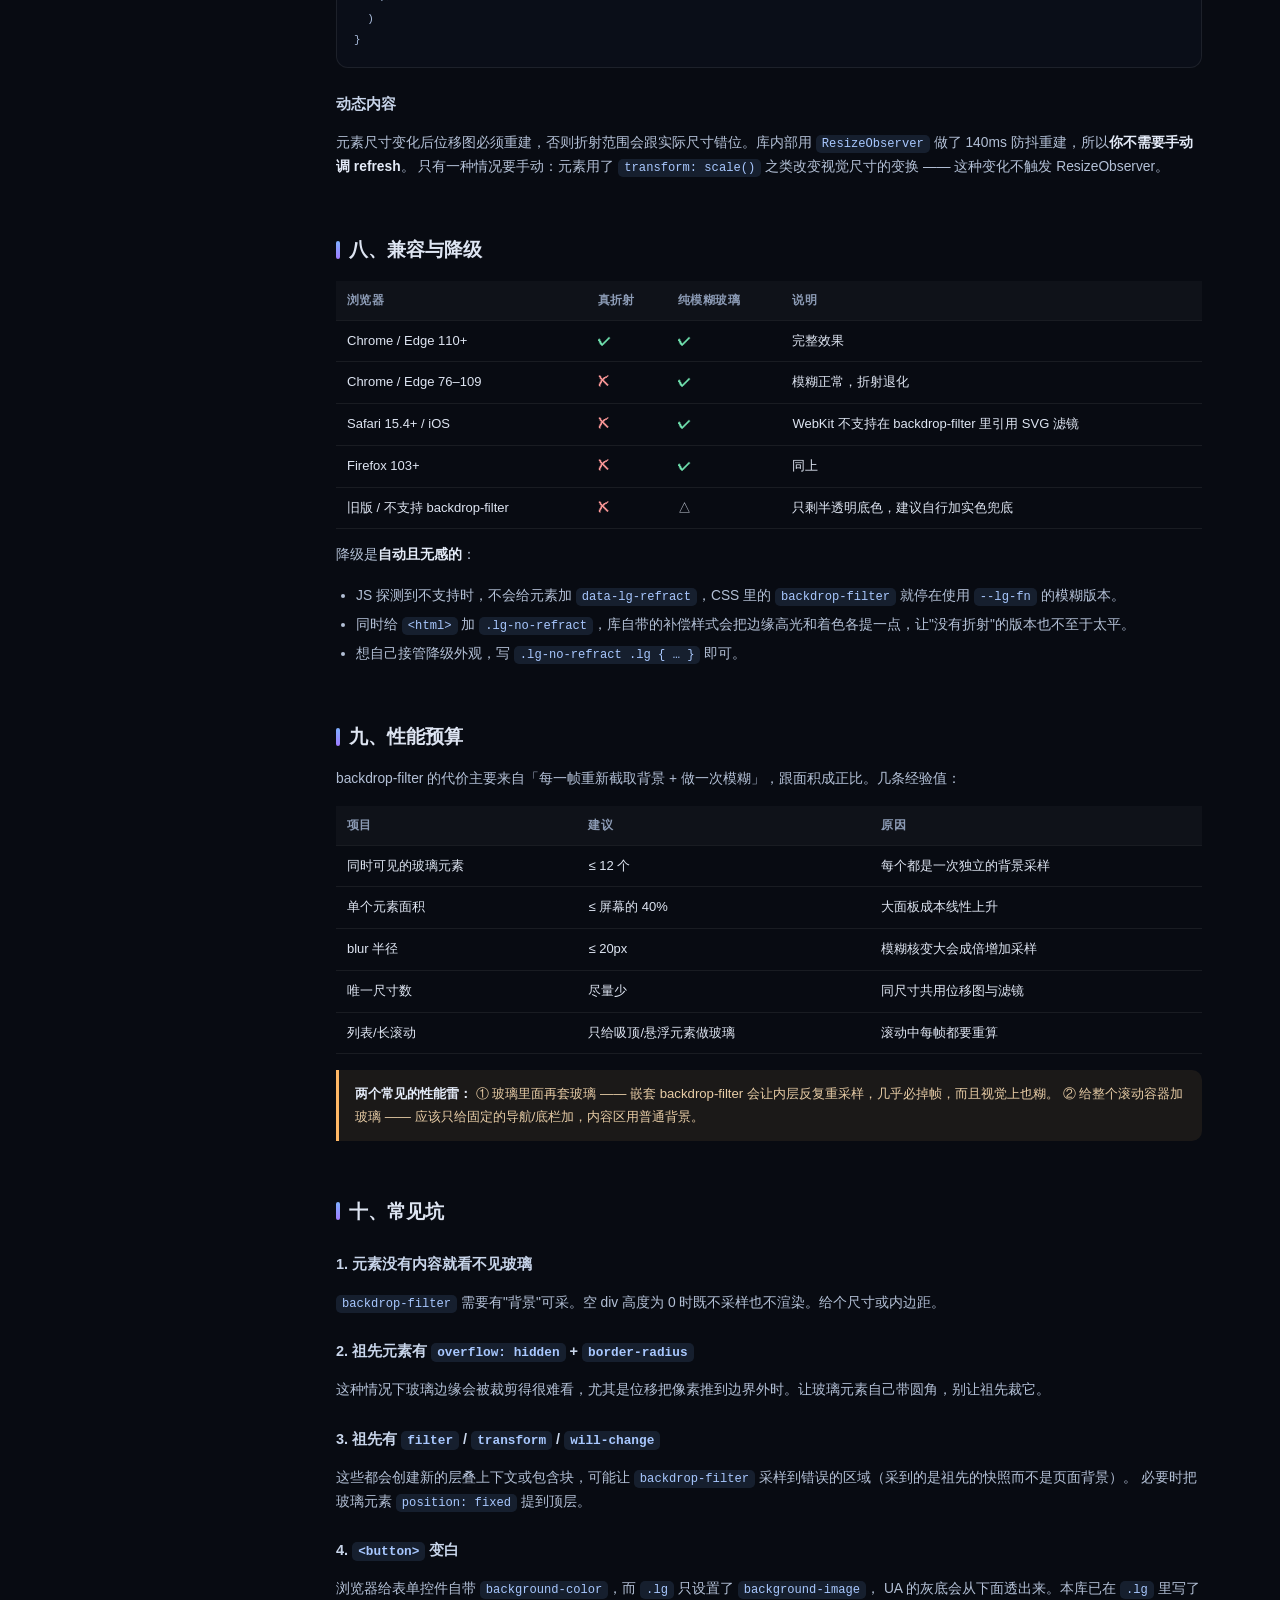
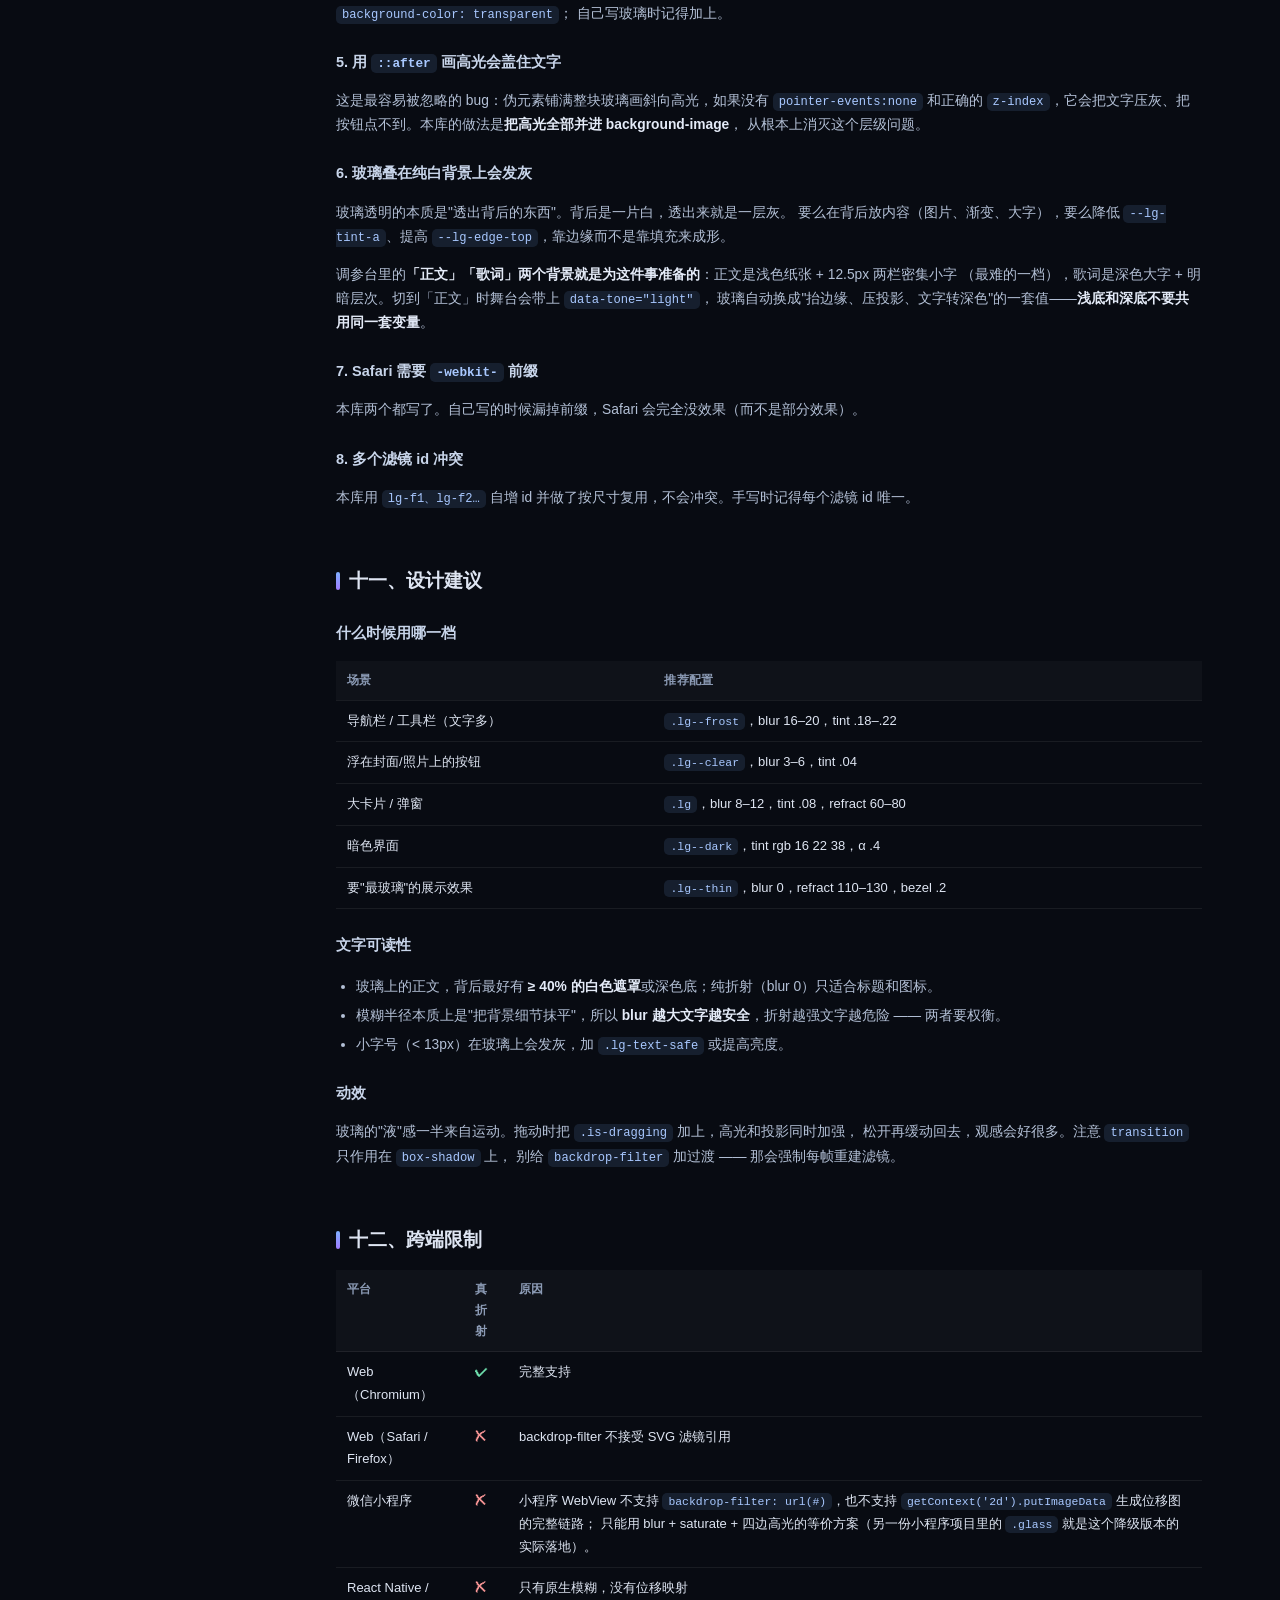
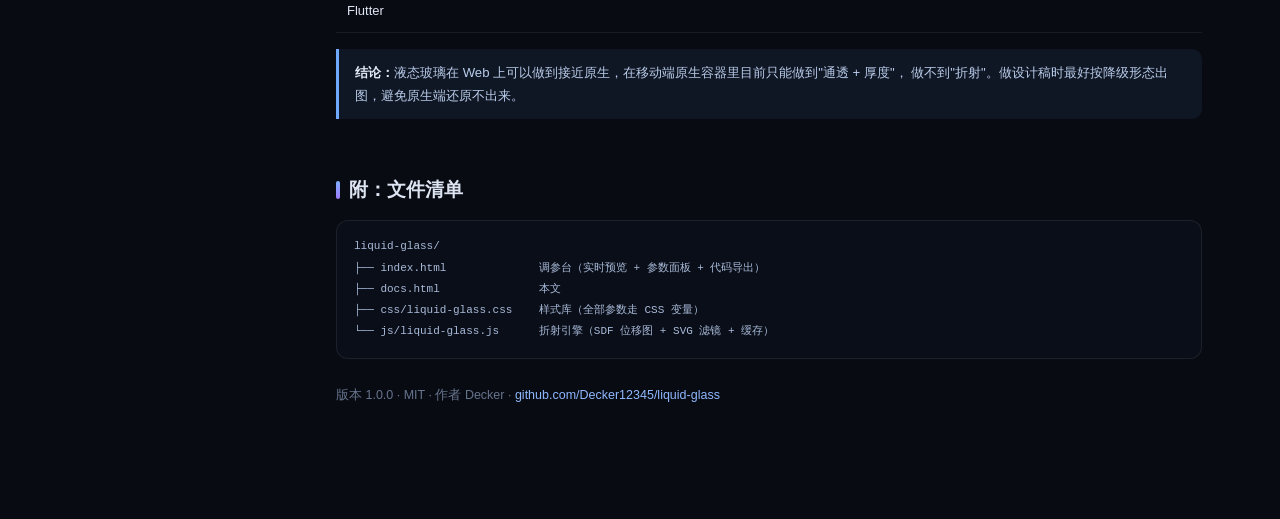
==== commit 2e1b7029: "feat(demo): 新增两种纯文字背景（浅色正文两栏 / 深色歌词+词曲信息），并给浅底加 data-tone=light 的玻璃配色；README 与使用报告同步" ====
--- a/docs.html
+++ b/docs.html
@@ -402,6 +402,11 @@
 			玻璃透明的本质是"透出背后的东西"。背后是一片白，透出来就是一层灰。
 			要么在背后放内容（图片、渐变、大字），要么降低 <code>--lg-tint-a</code>、提高 <code>--lg-edge-top</code>，靠边缘而不是靠填充来成形。
 		</p>
+		<p>
+			调参台里的<strong>「正文」「歌词」两个背景就是为这件事准备的</strong>：正文是浅色纸张 + 12.5px 两栏密集小字
+			（最难的一档），歌词是深色大字 + 明暗层次。切到「正文」时舞台会带上 <code>data-tone="light"</code>，
+			玻璃自动换成"抬边缘、压投影、文字转深色"的一套值——<strong>浅底和深底不要共用同一套变量</strong>。
+		</p>
 
 		<h3>7. Safari 需要 <code>-webkit-</code> 前缀</h3>
 		<p>本库两个都写了。自己写的时候漏掉前缀，Safari 会完全没效果（而不是部分效果）。</p>
